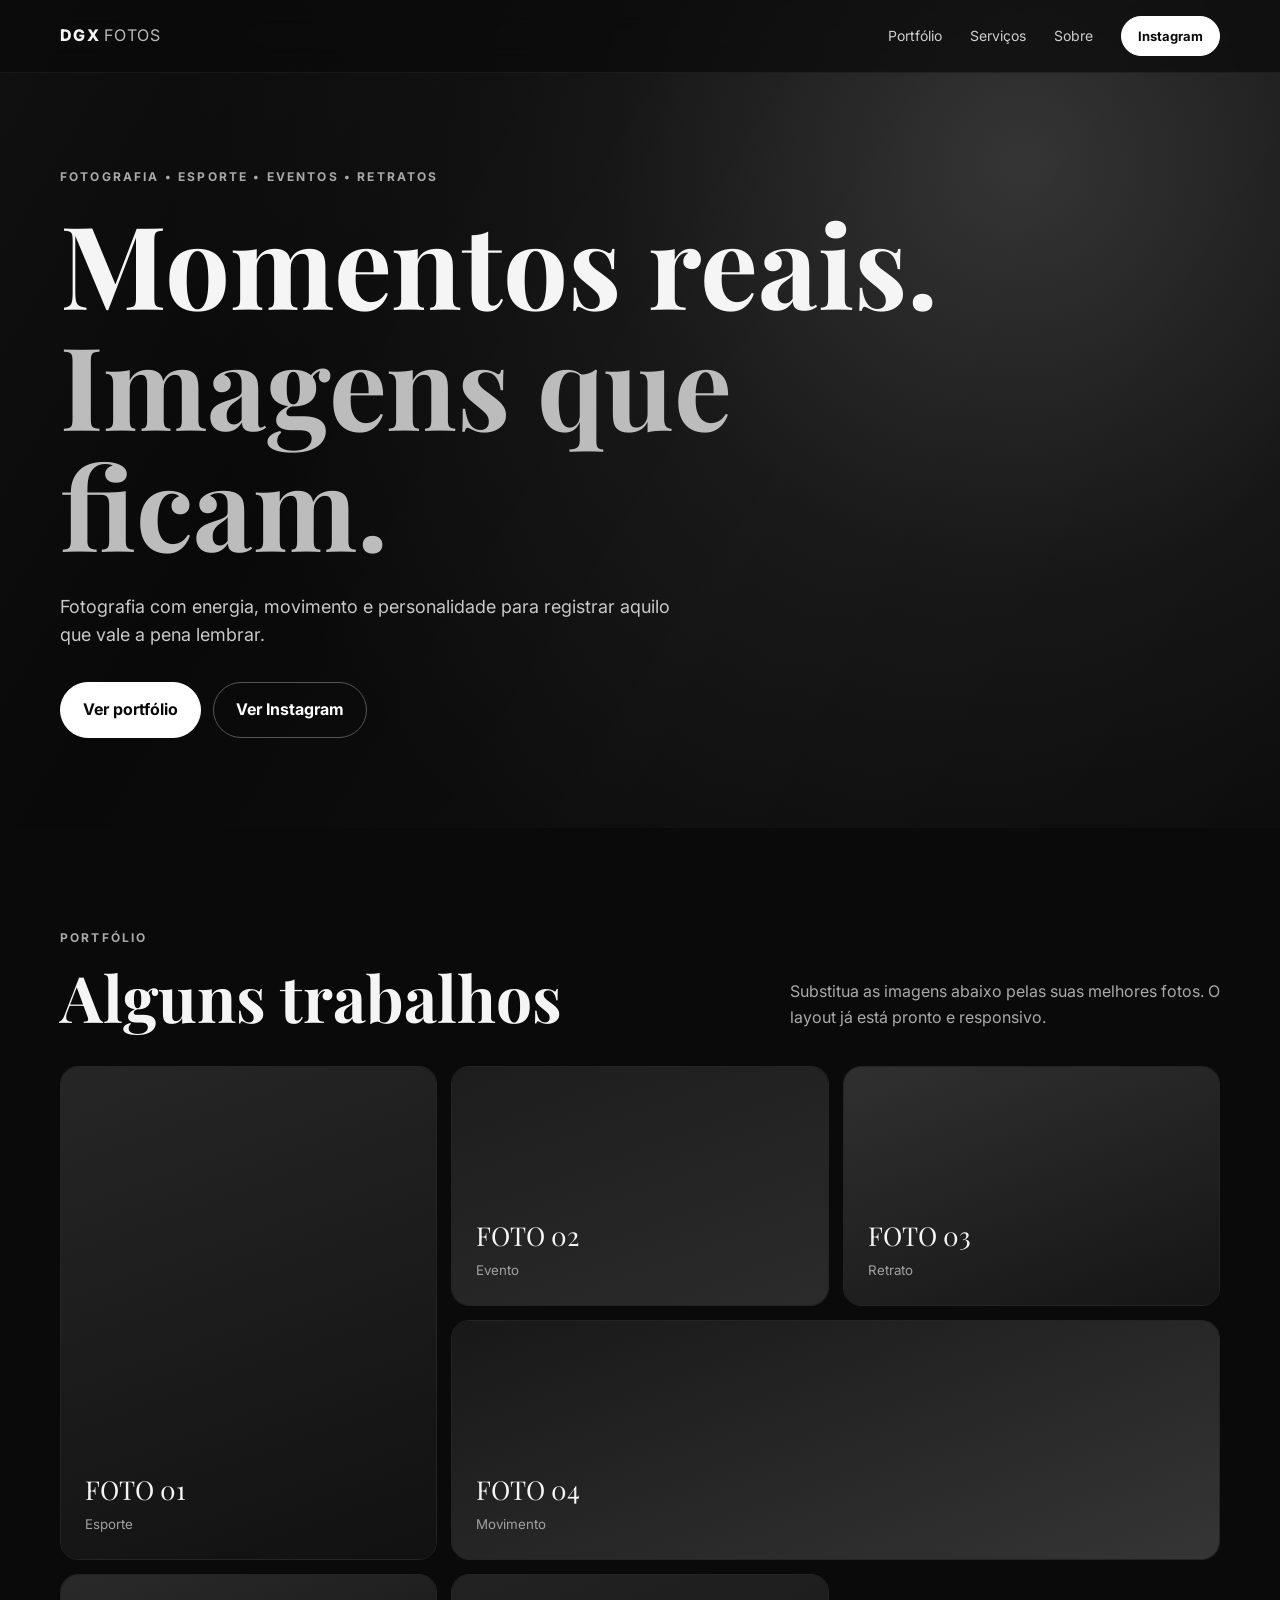
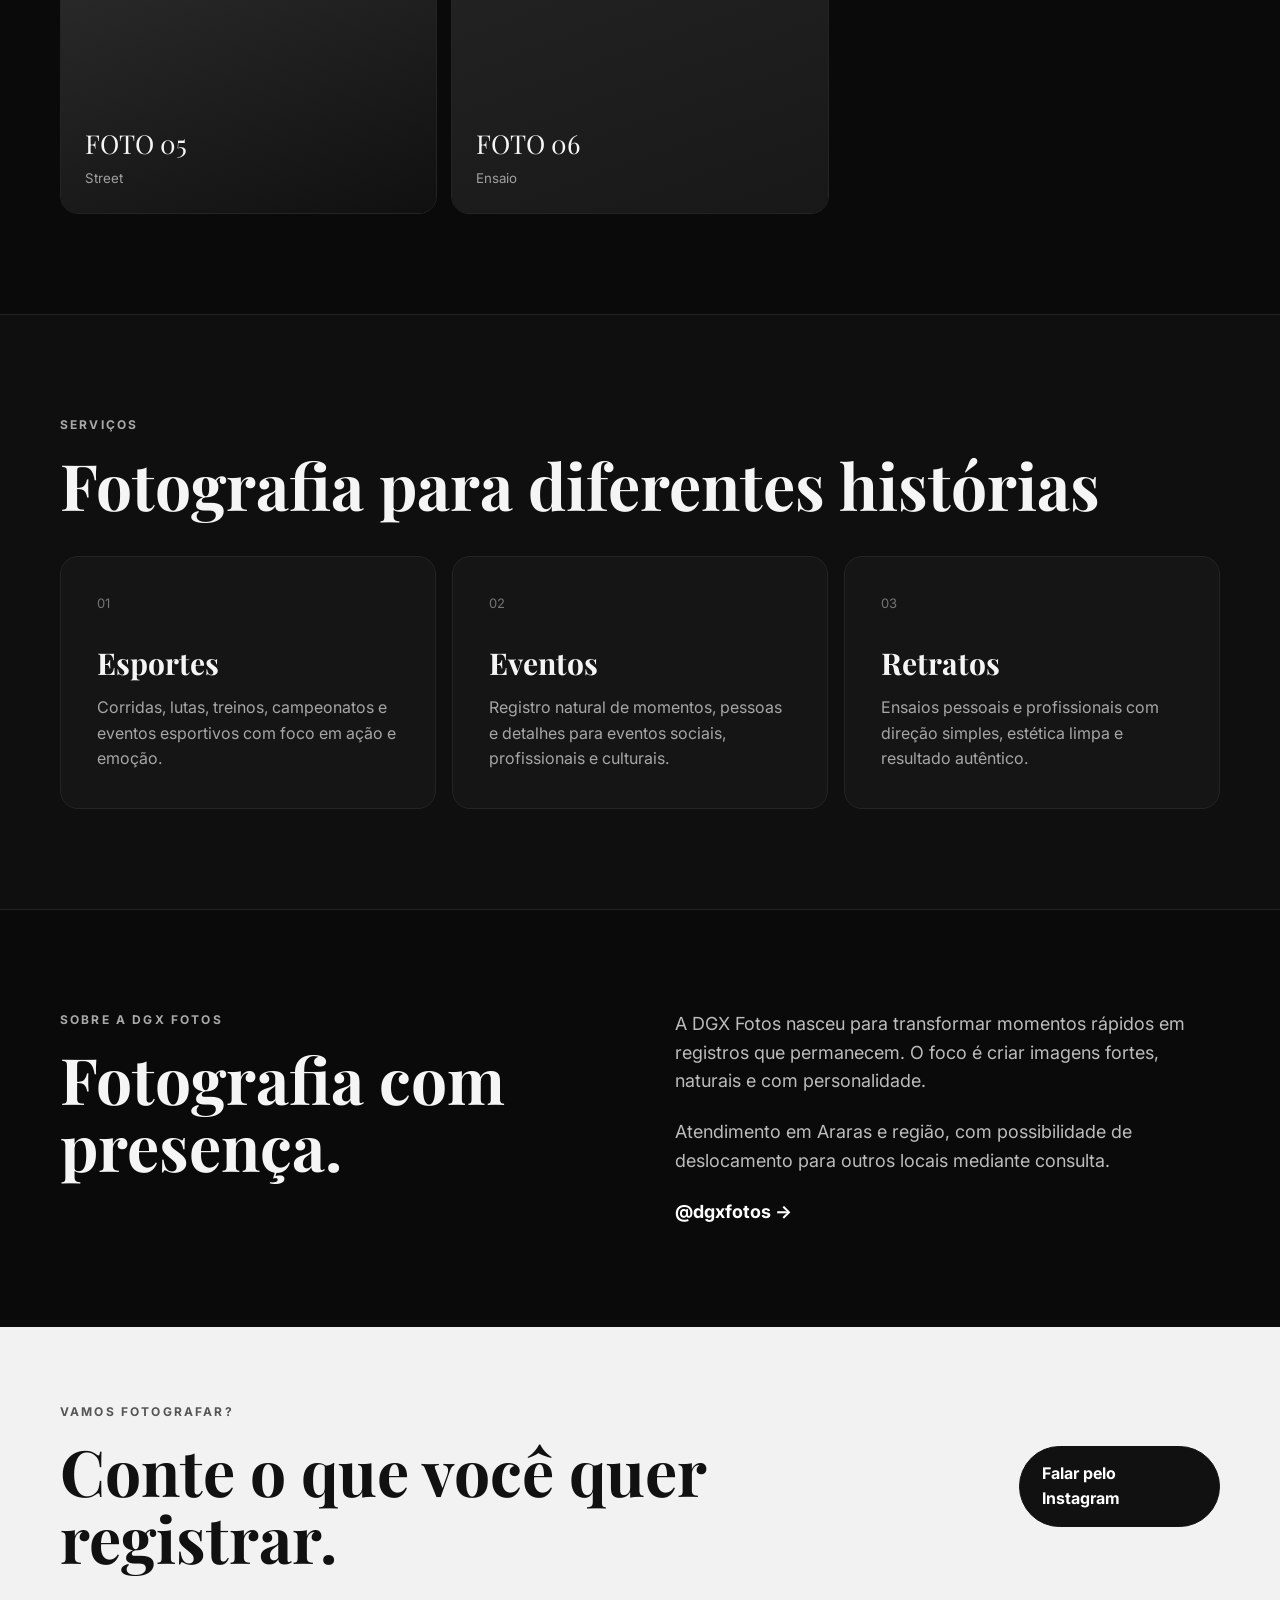
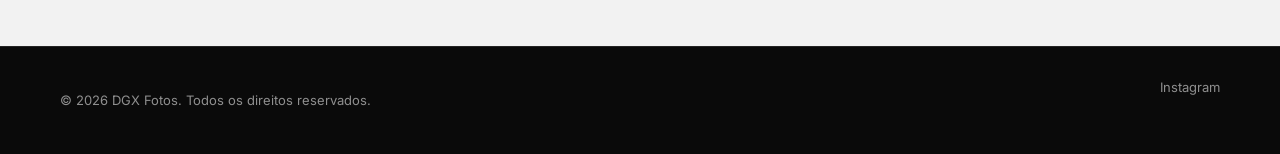
==== index.html @ 541a63d8 "Add files via upload" ====
<!doctype html>
<html lang="pt-BR">
<head>
  <meta charset="utf-8" />
  <meta name="viewport" content="width=device-width, initial-scale=1" />
  <meta name="description" content="DGX Fotos — fotografia de esportes, eventos, retratos e momentos que merecem ser lembrados." />
  <title>DGX Fotos | Fotografia</title>
  <link rel="preconnect" href="https://fonts.googleapis.com">
  <link rel="preconnect" href="https://fonts.gstatic.com" crossorigin>
  <link href="https://fonts.googleapis.com/css2?family=Inter:wght@400;500;600;700&family=Playfair+Display:wght@600;700&display=swap" rel="stylesheet">
  <link rel="stylesheet" href="styles.css" />
</head>
<body>
  <header class="nav-wrap">
    <nav class="nav container">
      <a class="brand" href="#inicio">DGX <span>FOTOS</span></a>
      <div class="nav-links">
        <a href="#portfolio">Portfólio</a>
        <a href="#servicos">Serviços</a>
        <a href="#sobre">Sobre</a>
        <a class="btn btn-small" href="https://www.instagram.com/dgxfotos/" target="_blank" rel="noreferrer">Instagram</a>
      </div>
    </nav>
  </header>

  <main>
    <section id="inicio" class="hero">
      <div class="hero-overlay"></div>
      <div class="container hero-content">
        <p class="eyebrow">FOTOGRAFIA • ESPORTE • EVENTOS • RETRATOS</p>
        <h1>Momentos reais.<br><span>Imagens que ficam.</span></h1>
        <p class="hero-copy">Fotografia com energia, movimento e personalidade para registrar aquilo que vale a pena lembrar.</p>
        <div class="hero-actions">
          <a class="btn" href="#portfolio">Ver portfólio</a>
          <a class="btn btn-ghost" href="https://www.instagram.com/dgxfotos/" target="_blank" rel="noreferrer">Ver Instagram</a>
        </div>
      </div>
    </section>

    <section id="portfolio" class="section container">
      <div class="section-head">
        <div>
          <p class="eyebrow">PORTFÓLIO</p>
          <h2>Alguns trabalhos</h2>
        </div>
        <p>Substitua as imagens abaixo pelas suas melhores fotos. O layout já está pronto e responsivo.</p>
      </div>

      <div class="gallery">
        <article class="shot shot-tall"><div class="placeholder"><span>FOTO 01</span><small>Esporte</small></div></article>
        <article class="shot"><div class="placeholder"><span>FOTO 02</span><small>Evento</small></div></article>
        <article class="shot"><div class="placeholder"><span>FOTO 03</span><small>Retrato</small></div></article>
        <article class="shot shot-wide"><div class="placeholder"><span>FOTO 04</span><small>Movimento</small></div></article>
        <article class="shot"><div class="placeholder"><span>FOTO 05</span><small>Street</small></div></article>
        <article class="shot"><div class="placeholder"><span>FOTO 06</span><small>Ensaio</small></div></article>
      </div>
    </section>

    <section id="servicos" class="section services-wrap">
      <div class="container">
        <p class="eyebrow">SERVIÇOS</p>
        <h2>Fotografia para diferentes histórias</h2>
        <div class="services">
          <article class="card"><span>01</span><h3>Esportes</h3><p>Corridas, lutas, treinos, campeonatos e eventos esportivos com foco em ação e emoção.</p></article>
          <article class="card"><span>02</span><h3>Eventos</h3><p>Registro natural de momentos, pessoas e detalhes para eventos sociais, profissionais e culturais.</p></article>
          <article class="card"><span>03</span><h3>Retratos</h3><p>Ensaios pessoais e profissionais com direção simples, estética limpa e resultado autêntico.</p></article>
        </div>
      </div>
    </section>

    <section id="sobre" class="section container about">
      <div>
        <p class="eyebrow">SOBRE A DGX FOTOS</p>
        <h2>Fotografia com presença.</h2>
      </div>
      <div class="about-copy">
        <p>A DGX Fotos nasceu para transformar momentos rápidos em registros que permanecem. O foco é criar imagens fortes, naturais e com personalidade.</p>
        <p>Atendimento em Araras e região, com possibilidade de deslocamento para outros locais mediante consulta.</p>
        <a class="text-link" href="https://www.instagram.com/dgxfotos/" target="_blank" rel="noreferrer">@dgxfotos →</a>
      </div>
    </section>

    <section class="cta">
      <div class="container cta-inner">
        <div>
          <p class="eyebrow">VAMOS FOTOGRAFAR?</p>
          <h2>Conte o que você quer registrar.</h2>
        </div>
        <a class="btn btn-light" href="https://www.instagram.com/dgxfotos/" target="_blank" rel="noreferrer">Falar pelo Instagram</a>
      </div>
    </section>
  </main>

  <footer>
    <div class="container footer-inner">
      <p>© 2026 DGX Fotos. Todos os direitos reservados.</p>
      <a href="https://www.instagram.com/dgxfotos/" target="_blank" rel="noreferrer">Instagram</a>
    </div>
  </footer>
</body>
</html>
---- styles.css ----
:root{
  --bg:#0a0a0a;
  --panel:#121212;
  --text:#f5f5f5;
  --muted:#aaa;
  --line:#242424;
  --accent:#f3f3f3;
}
*{box-sizing:border-box}
html{scroll-behavior:smooth}
body{margin:0;font-family:Inter,system-ui,sans-serif;background:var(--bg);color:var(--text);line-height:1.6}
a{color:inherit;text-decoration:none}
.container{width:min(1160px,calc(100% - 40px));margin:auto}
.nav-wrap{position:fixed;top:0;left:0;right:0;z-index:50;background:rgba(10,10,10,.72);backdrop-filter:blur(14px);border-bottom:1px solid rgba(255,255,255,.06)}
.nav{height:72px;display:flex;align-items:center;justify-content:space-between}
.brand{font-weight:800;letter-spacing:.08em}.brand span{font-weight:400;color:#bbb}
.nav-links{display:flex;align-items:center;gap:28px;font-size:14px}.nav-links>a:not(.btn){color:#cfcfcf}.nav-links>a:hover{color:#fff}
.btn{display:inline-flex;align-items:center;justify-content:center;padding:14px 22px;background:#fff;color:#0a0a0a;border:1px solid #fff;border-radius:999px;font-weight:700;transition:.2s}.btn:hover{transform:translateY(-2px)}
.btn-small{padding:9px 16px;font-size:13px}.btn-ghost{background:transparent;color:#fff;border-color:#555}.btn-light{background:#111;color:#fff;border-color:#111}
.hero{min-height:92vh;display:grid;align-items:end;padding:160px 0 88px;position:relative;background:radial-gradient(circle at 80% 20%,#313131 0,#151515 34%,#090909 70%)}
.hero:before{content:"";position:absolute;inset:0;background:linear-gradient(120deg,rgba(255,255,255,.03),transparent 30%,rgba(255,255,255,.02) 60%,transparent)}
.hero-content{position:relative;z-index:2}.eyebrow{font-size:12px;letter-spacing:.18em;font-weight:700;color:#a9a9a9;margin:0 0 16px}
h1,h2,h3{margin:0;font-family:"Playfair Display",serif;line-height:1.05}h1{font-size:clamp(54px,9vw,118px);max-width:1000px}h1 span{color:#bcbcbc}h2{font-size:clamp(38px,5vw,68px)}h3{font-size:30px}
.hero-copy{max-width:620px;color:#c8c8c8;font-size:18px;margin:28px 0 32px}.hero-actions{display:flex;gap:12px;flex-wrap:wrap}
.section{padding:100px 0}.section-head{display:flex;justify-content:space-between;gap:40px;align-items:end;margin-bottom:36px}.section-head>p{max-width:430px;color:var(--muted);margin:0}
.gallery{display:grid;grid-template-columns:repeat(12,1fr);grid-auto-rows:240px;gap:14px}.shot{grid-column:span 4;background:#161616;border:1px solid var(--line);overflow:hidden;border-radius:18px}.shot-tall{grid-row:span 2}.shot-wide{grid-column:span 8}.placeholder{width:100%;height:100%;display:flex;flex-direction:column;justify-content:flex-end;padding:24px;background:linear-gradient(160deg,#262626,#111);transition:.3s}.shot:nth-child(2) .placeholder{background:linear-gradient(160deg,#1d1d1d,#2b2b2b)}.shot:nth-child(3) .placeholder{background:linear-gradient(160deg,#303030,#151515)}.shot:nth-child(4) .placeholder{background:linear-gradient(160deg,#181818,#353535)}.shot:nth-child(5) .placeholder{background:linear-gradient(160deg,#2a2a2a,#101010)}.shot:nth-child(6) .placeholder{background:linear-gradient(160deg,#222,#181818)}.placeholder:hover{transform:scale(1.02)}.placeholder span{font-size:26px;font-family:"Playfair Display",serif}.placeholder small{color:#a0a0a0;margin-top:3px}
.services-wrap{background:#0f0f0f;border-top:1px solid var(--line);border-bottom:1px solid var(--line)}.services{display:grid;grid-template-columns:repeat(3,1fr);gap:16px;margin-top:38px}.card{padding:36px;background:#151515;border:1px solid var(--line);border-radius:18px}.card>span{display:block;color:#747474;font-size:13px;margin-bottom:34px}.card p{color:#a6a6a6;margin:16px 0 0}
.about{display:grid;grid-template-columns:1fr 1fr;gap:70px;align-items:start}.about-copy{font-size:18px;color:#bcbcbc}.about-copy p{margin-top:0;margin-bottom:22px}.text-link{color:#fff;font-weight:700}
.cta{background:#f2f2f2;color:#111;padding:75px 0}.cta .eyebrow{color:#555}.cta-inner{display:flex;justify-content:space-between;align-items:center;gap:30px}
footer{padding:30px 0;border-top:1px solid var(--line);color:#8f8f8f}.footer-inner{display:flex;justify-content:space-between;gap:20px;font-size:13px}
@media (max-width:820px){.nav-links>a:not(.btn){display:none}.hero{min-height:85vh}.section{padding:72px 0}.section-head,.cta-inner{align-items:flex-start;flex-direction:column}.gallery{grid-template-columns:1fr;grid-auto-rows:260px}.shot,.shot-wide{grid-column:span 1}.shot-tall{grid-row:span 1}.services{grid-template-columns:1fr}.about{grid-template-columns:1fr;gap:30px}.footer-inner{flex-direction:column}}
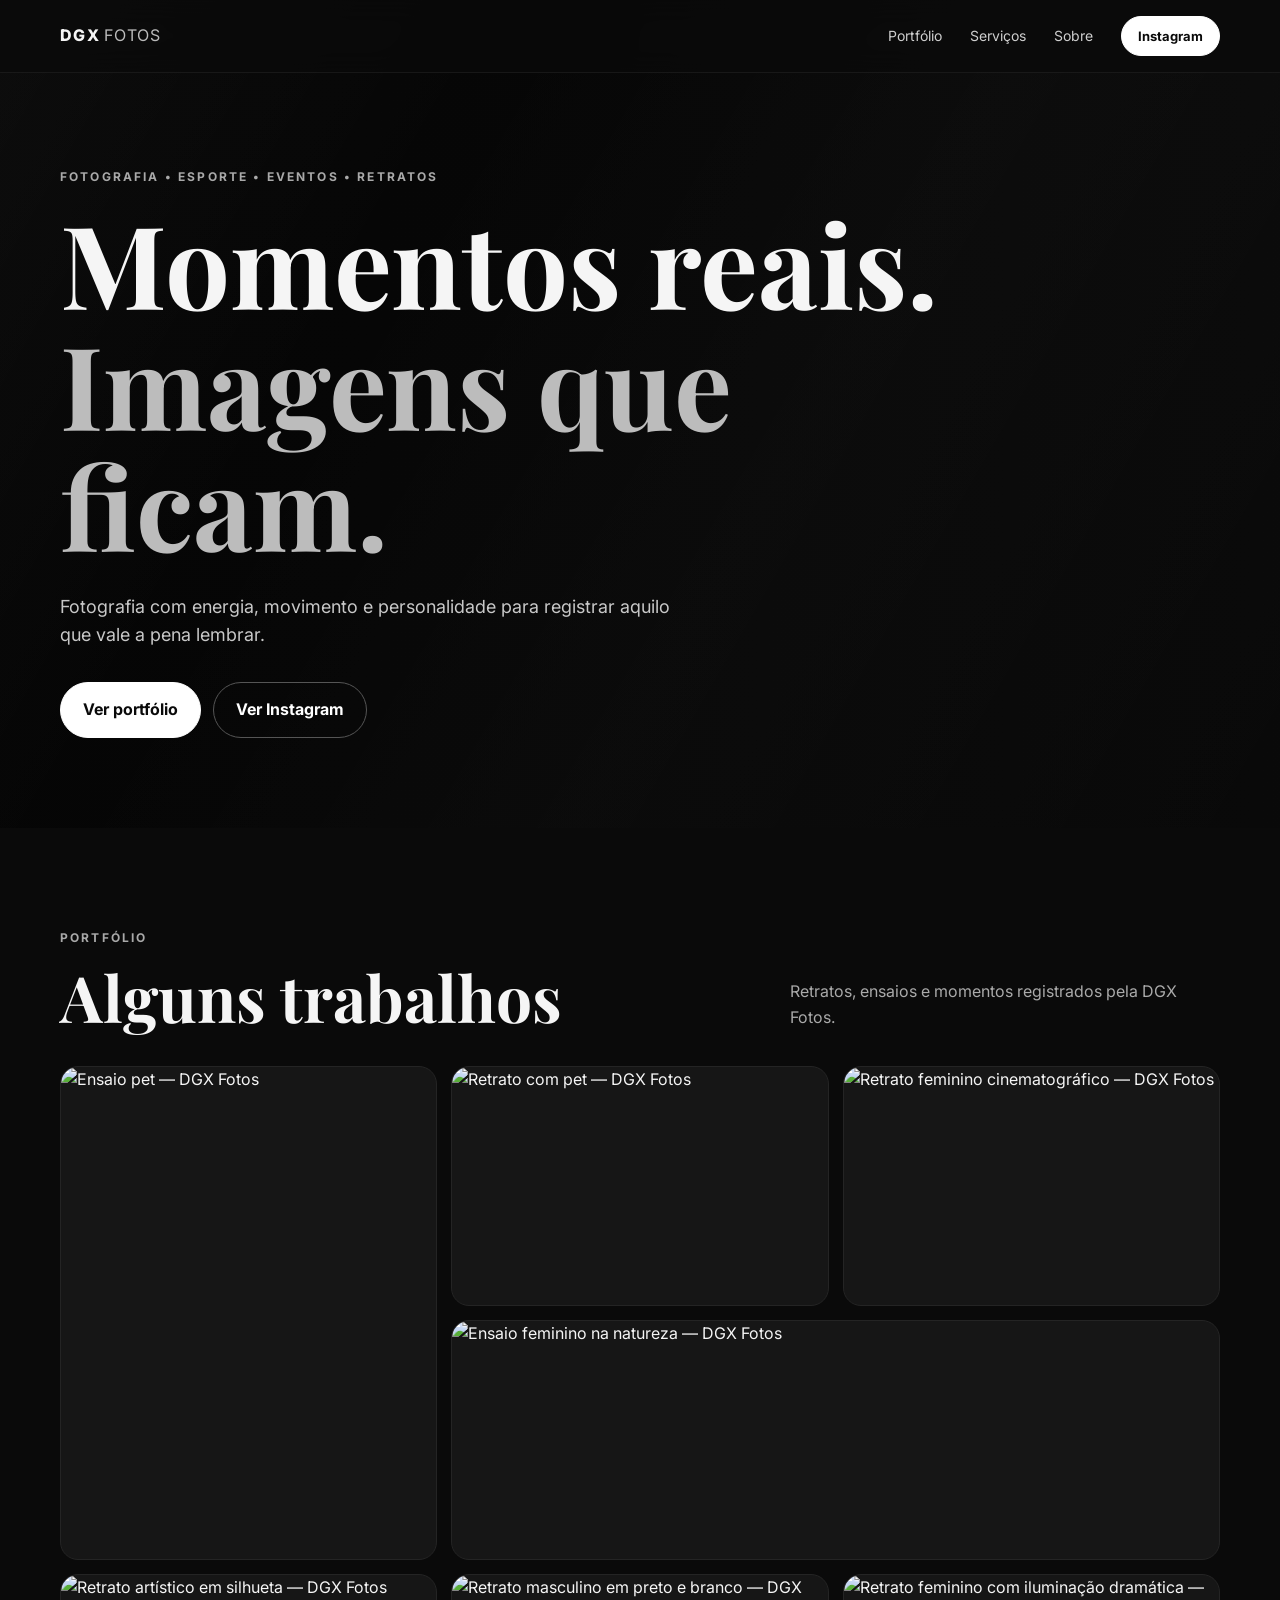
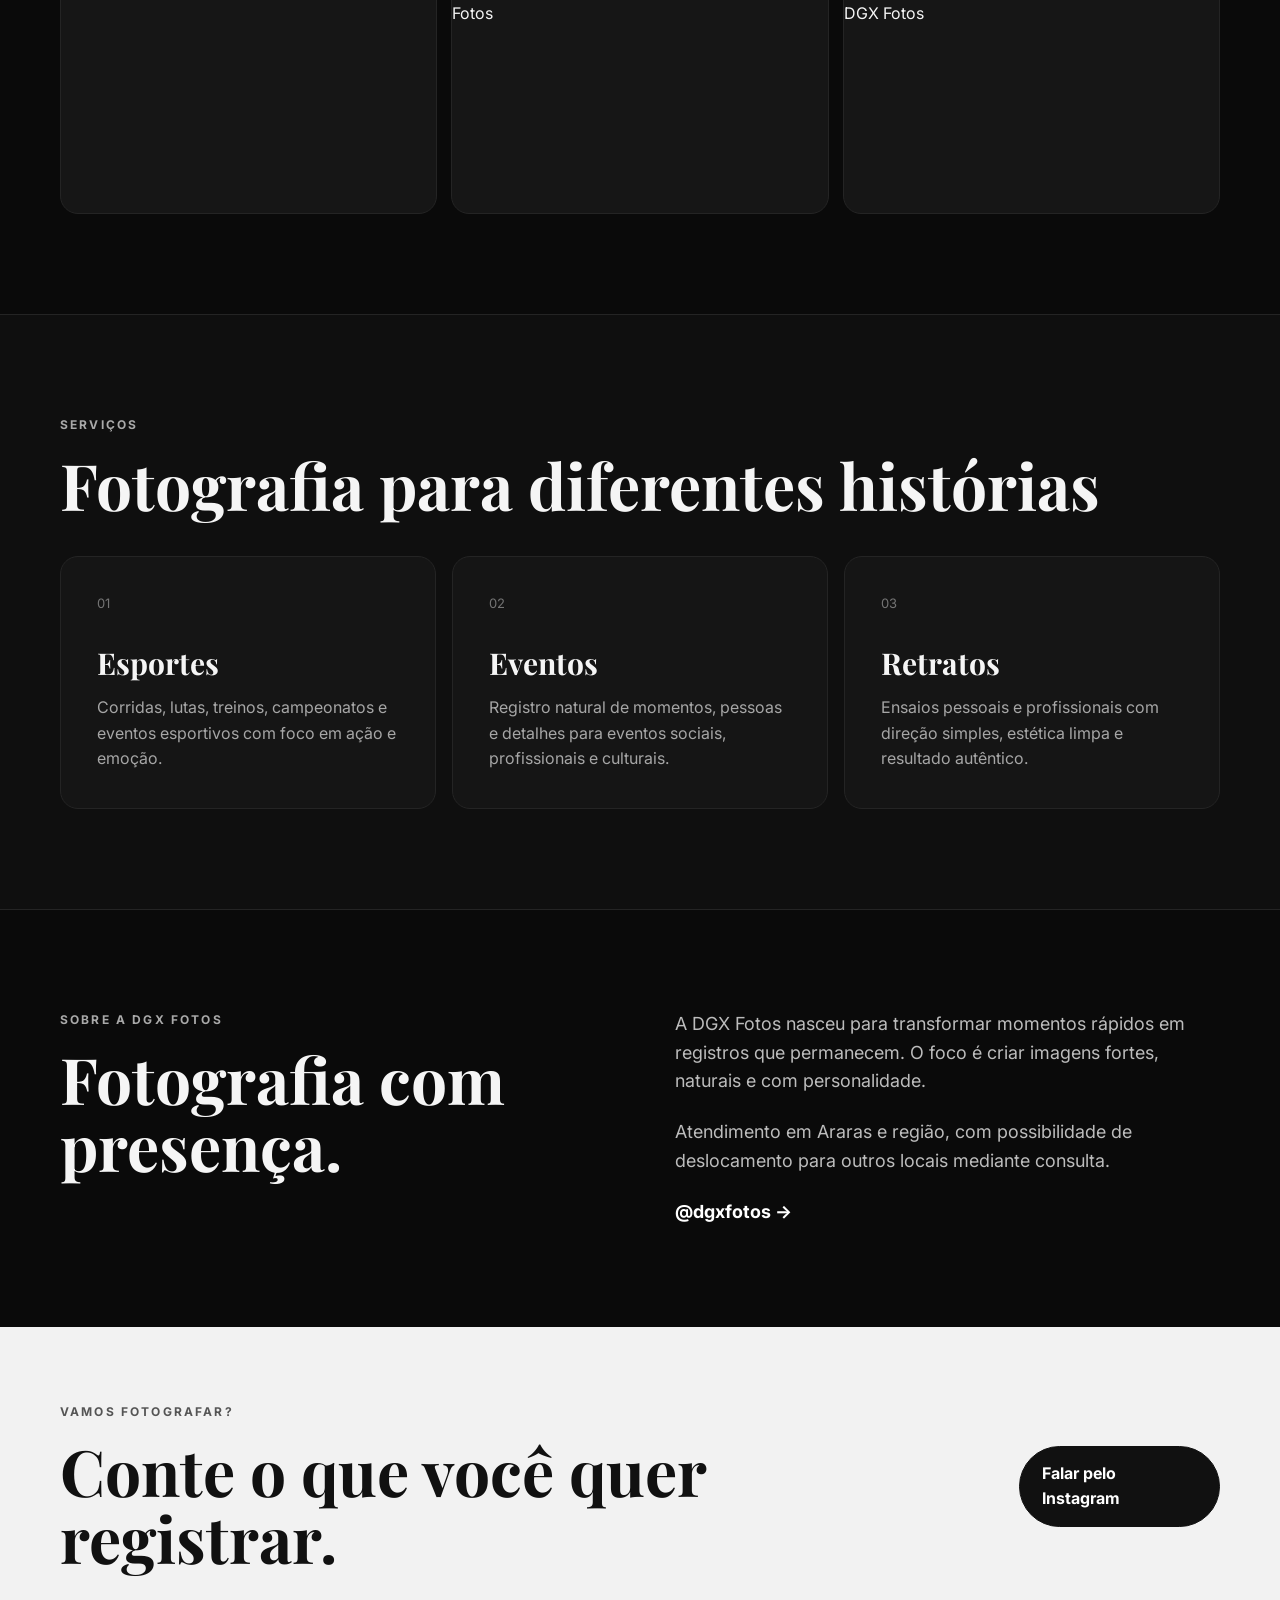
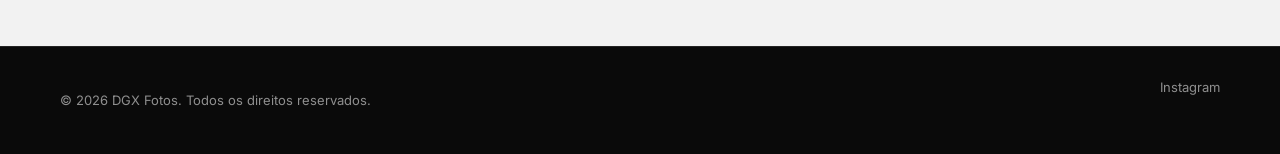
==== commit 93064d80: "Add files via upload" ====
--- a/index.html
+++ b/index.html
@@ -43,16 +43,17 @@
           <p class="eyebrow">PORTFÓLIO</p>
           <h2>Alguns trabalhos</h2>
         </div>
-        <p>Substitua as imagens abaixo pelas suas melhores fotos. O layout já está pronto e responsivo.</p>
+        <p>Retratos, ensaios e momentos registrados pela DGX Fotos.</p>
       </div>
 
       <div class="gallery">
-        <article class="shot shot-tall"><div class="placeholder"><span>FOTO 01</span><small>Esporte</small></div></article>
-        <article class="shot"><div class="placeholder"><span>FOTO 02</span><small>Evento</small></div></article>
-        <article class="shot"><div class="placeholder"><span>FOTO 03</span><small>Retrato</small></div></article>
-        <article class="shot shot-wide"><div class="placeholder"><span>FOTO 04</span><small>Movimento</small></div></article>
-        <article class="shot"><div class="placeholder"><span>FOTO 05</span><small>Street</small></div></article>
-        <article class="shot"><div class="placeholder"><span>FOTO 06</span><small>Ensaio</small></div></article>
+        <article class="shot shot-tall"><img src="assets/foto-1.jpg" alt="Ensaio pet — DGX Fotos" loading="lazy"></article>
+        <article class="shot"><img src="assets/foto-2.jpg" alt="Retrato com pet — DGX Fotos" loading="lazy"></article>
+        <article class="shot"><img src="assets/foto-3.jpg" alt="Retrato feminino cinematográfico — DGX Fotos" loading="lazy"></article>
+        <article class="shot shot-wide"><img src="assets/foto-5.jpg" alt="Ensaio feminino na natureza — DGX Fotos" loading="lazy"></article>
+        <article class="shot"><img src="assets/foto-4.jpg" alt="Retrato artístico em silhueta — DGX Fotos" loading="lazy"></article>
+        <article class="shot"><img src="assets/foto-6.jpg" alt="Retrato masculino em preto e branco — DGX Fotos" loading="lazy"></article>
+        <article class="shot"><img src="assets/foto-7.jpg" alt="Retrato feminino com iluminação dramática — DGX Fotos" loading="lazy"></article>
       </div>
     </section>
 
--- a/styles.css
+++ b/styles.css
@@ -17,7 +17,7 @@
 .nav-links{display:flex;align-items:center;gap:28px;font-size:14px}.nav-links>a:not(.btn){color:#cfcfcf}.nav-links>a:hover{color:#fff}
 .btn{display:inline-flex;align-items:center;justify-content:center;padding:14px 22px;background:#fff;color:#0a0a0a;border:1px solid #fff;border-radius:999px;font-weight:700;transition:.2s}.btn:hover{transform:translateY(-2px)}
 .btn-small{padding:9px 16px;font-size:13px}.btn-ghost{background:transparent;color:#fff;border-color:#555}.btn-light{background:#111;color:#fff;border-color:#111}
-.hero{min-height:92vh;display:grid;align-items:end;padding:160px 0 88px;position:relative;background:radial-gradient(circle at 80% 20%,#313131 0,#151515 34%,#090909 70%)}
+.hero{min-height:92vh;display:grid;align-items:end;padding:160px 0 88px;position:relative;background:linear-gradient(90deg,rgba(5,5,5,.92) 0%,rgba(5,5,5,.72) 48%,rgba(5,5,5,.18) 100%),url("assets/foto-5.jpg") center 35%/cover no-repeat}
 .hero:before{content:"";position:absolute;inset:0;background:linear-gradient(120deg,rgba(255,255,255,.03),transparent 30%,rgba(255,255,255,.02) 60%,transparent)}
 .hero-content{position:relative;z-index:2}.eyebrow{font-size:12px;letter-spacing:.18em;font-weight:700;color:#a9a9a9;margin:0 0 16px}
 h1,h2,h3{margin:0;font-family:"Playfair Display",serif;line-height:1.05}h1{font-size:clamp(54px,9vw,118px);max-width:1000px}h1 span{color:#bcbcbc}h2{font-size:clamp(38px,5vw,68px)}h3{font-size:30px}
@@ -29,3 +29,5 @@
 .cta{background:#f2f2f2;color:#111;padding:75px 0}.cta .eyebrow{color:#555}.cta-inner{display:flex;justify-content:space-between;align-items:center;gap:30px}
 footer{padding:30px 0;border-top:1px solid var(--line);color:#8f8f8f}.footer-inner{display:flex;justify-content:space-between;gap:20px;font-size:13px}
 @media (max-width:820px){.nav-links>a:not(.btn){display:none}.hero{min-height:85vh}.section{padding:72px 0}.section-head,.cta-inner{align-items:flex-start;flex-direction:column}.gallery{grid-template-columns:1fr;grid-auto-rows:260px}.shot,.shot-wide{grid-column:span 1}.shot-tall{grid-row:span 1}.services{grid-template-columns:1fr}.about{grid-template-columns:1fr;gap:30px}.footer-inner{flex-direction:column}}
+
+.shot img{width:100%;height:100%;object-fit:cover;display:block;transition:transform .45s ease,filter .45s ease}.shot:hover img{transform:scale(1.035);filter:brightness(1.06)}
